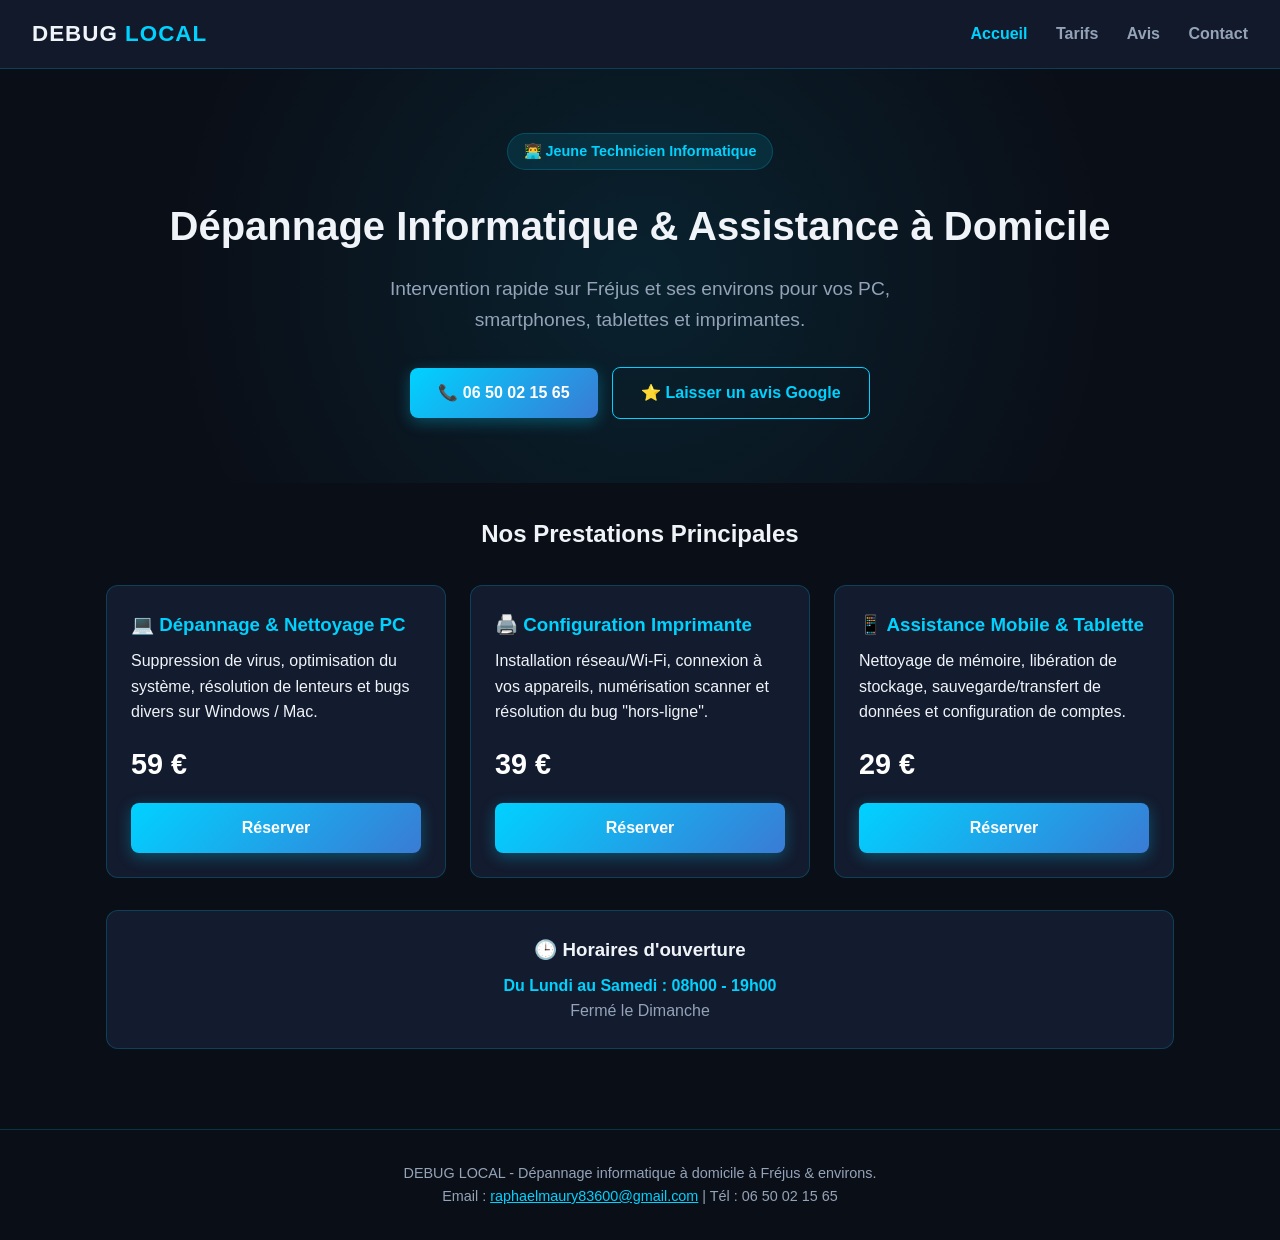
==== index.html @ b33a9e4f "Refactor index.html for new layout and styles" ====
<!DOCTYPE html>
<html lang="fr">
<head>
    <meta charset="UTF-8">
    <meta name="viewport" content="width=device-width, initial-scale=1.0">
    <title>DEBUG LOCAL - Dépannage Informatique Fréjus</title>
    <style>
        :root {
            --bg-dark: #0a0e17;
            --card-bg: #131b2e;
            --primary: #00d2ff;
            --accent: #3a7bd5;
            --text-main: #f0f4f8;
            --text-muted: #94a3b8;
            --border: rgba(0, 210, 255, 0.2);
        }

        * {
            box-sizing: border-box;
            margin: 0;
            padding: 0;
            font-family: 'Segoe UI', Tahoma, Geneva, Verdana, sans-serif;
        }

        body {
            background-color: var(--bg-dark);
            color: var(--text-main);
            line-height: 1.6;
        }

        header {
            background: rgba(19, 27, 46, 0.9);
            backdrop-filter: blur(10px);
            border-bottom: 1px solid var(--border);
            position: sticky;
            top: 0;
            z-index: 100;
            padding: 1rem 2rem;
            display: flex;
            justify-content: space-between;
            align-items: center;
        }

        .logo-container {
            display: flex;
            align-items: center;
            gap: 12px;
        }

        .logo-title {
            font-size: 1.4rem;
            font-weight: 800;
            letter-spacing: 1px;
            color: var(--text-main);
        }

        .logo-title span {
            color: var(--primary);
        }

        nav a {
            color: var(--text-muted);
            text-decoration: none;
            margin-left: 1.5rem;
            font-weight: 600;
            transition: color 0.3s;
        }

        nav a:hover, nav a.active {
            color: var(--primary);
        }

        .hero {
            text-align: center;
            padding: 4rem 1rem;
            background: radial-gradient(circle at center, rgba(0, 210, 255, 0.1) 0%, transparent 70%);
        }

        .hero h1 {
            font-size: 2.5rem;
            margin-bottom: 1rem;
        }

        .hero p {
            color: var(--text-muted);
            font-size: 1.2rem;
            max-width: 600px;
            margin: 0 auto 2rem auto;
        }

        .badge {
            display: inline-block;
            background: rgba(0, 210, 255, 0.1);
            color: var(--primary);
            border: 1px solid var(--border);
            padding: 6px 16px;
            border-radius: 20px;
            font-size: 0.9rem;
            margin-bottom: 1.5rem;
            font-weight: 600;
        }

        .btn {
            display: inline-block;
            background: linear-gradient(135deg, var(--primary), var(--accent));
            color: #fff;
            padding: 12px 28px;
            border-radius: 8px;
            text-decoration: none;
            font-weight: 700;
            box-shadow: 0 4px 15px rgba(0, 210, 255, 0.3);
            transition: transform 0.2s;
        }

        .btn:hover {
            transform: translateY(-2px);
        }

        .btn-outline {
            background: transparent;
            border: 1px solid var(--primary);
            color: var(--primary);
            margin-left: 10px;
            box-shadow: none;
        }

        .container {
            max-width: 1100px;
            margin: 0 auto;
            padding: 2rem 1rem;
        }

        .services-grid {
            display: grid;
            grid-template-columns: repeat(auto-fit, minmax(280px, 1fr));
            gap: 1.5rem;
            margin-top: 2rem;
        }

        .card {
            background: var(--card-bg);
            border: 1px solid var(--border);
            border-radius: 12px;
            padding: 1.5rem;
            transition: border-color 0.3s;
        }

        .card:hover {
            border-color: var(--primary);
        }

        .card h3 {
            margin-bottom: 0.5rem;
            color: var(--primary);
        }

        .price {
            font-size: 1.8rem;
            font-weight: 800;
            margin: 1rem 0;
            color: #fff;
        }

        .hours-box {
            background: var(--card-bg);
            border: 1px solid var(--border);
            border-radius: 12px;
            padding: 1.5rem;
            margin-top: 2rem;
            text-align: center;
        }

        footer {
            text-align: center;
            padding: 2rem;
            border-top: 1px solid var(--border);
            color: var(--text-muted);
            margin-top: 3rem;
            font-size: 0.9rem;
        }

        @media (max-width: 768px) {
            header {
                flex-direction: column;
                gap: 1rem;
            }
            nav a {
                margin: 0 0.5rem;
            }
            .hero h1 {
                font-size: 1.8rem;
            }
        }
    </style>
</head>
<body>

    <header>
        <div class="logo-container">
            <div class="logo-title">DEBUG <span>LOCAL</span></div>
        </div>
        <nav>
            <a href="index.html" class="active">Accueil</a>
            <a href="tarifs.html">Tarifs</a>
            <a href="avis.html">Avis</a>
            <a href="contact.html">Contact</a>
        </nav>
    </header>

    <section class="hero">
        <div class="badge">👨‍💻 Jeune Technicien Informatique</div>
        <h1>Dépannage Informatique & Assistance à Domicile</h1>
        <p>Intervention rapide sur Fréjus et ses environs pour vos PC, smartphones, tablettes et imprimantes.</p>
        <div>
            <a href="tel:0650021565" class="btn">📞 06 50 02 15 65</a>
            <a href="https://g.page/r/CWBxF0EmA5yxEBM/review" target="_blank" class="btn btn-outline">⭐ Laisser un avis Google</a>
        </div>
    </section>

    <div class="container">
        <h2 style="text-align: center; margin-bottom: 1rem;">Nos Prestations Principales</h2>
        
        <div class="services-grid">
            <div class="card">
                <h3>💻 Dépannage & Nettoyage PC</h3>
                <p>Suppression de virus, optimisation du système, résolution de lenteurs et bugs divers sur Windows / Mac.</p>
                <div class="price">59 €</div>
                <a href="tel:0650021565" class="btn" style="width: 100%; text-align: center;">Réserver</a>
            </div>

            <div class="card">
                <h3>🖨️ Configuration Imprimante</h3>
                <p>Installation réseau/Wi-Fi, connexion à vos appareils, numérisation scanner et résolution du bug "hors-ligne".</p>
                <div class="price">39 €</div>
                <a href="tel:0650021565" class="btn" style="width: 100%; text-align: center;">Réserver</a>
            </div>

            <div class="card">
                <h3>📱 Assistance Mobile & Tablette</h3>
                <p>Nettoyage de mémoire, libération de stockage, sauvegarde/transfert de données et configuration de comptes.</p>
                <div class="price">29 €</div>
                <a href="tel:0650021565" class="btn" style="width: 100%; text-align: center;">Réserver</a>
            </div>
        </div>

        <div class="hours-box">
            <h3>🕒 Horaires d'ouverture</h3>
            <p style="color: var(--primary); font-weight: 600; margin-top: 0.5rem;">Du Lundi au Samedi : 08h00 - 19h00</p>
            <p style="color: var(--text-muted);">Fermé le Dimanche</p>
        </div>
    </div>

    <footer>
        <p>DEBUG LOCAL - Dépannage informatique à domicile à Fréjus & environs.</p>
        <p>Email : <a href="mailto:raphaelmaury83600@gmail.com" style="color: var(--primary);">raphaelmaury83600@gmail.com</a> | Tél : 06 50 02 15 65</p>
    </footer>

</body>
</html>
</body>
</html>
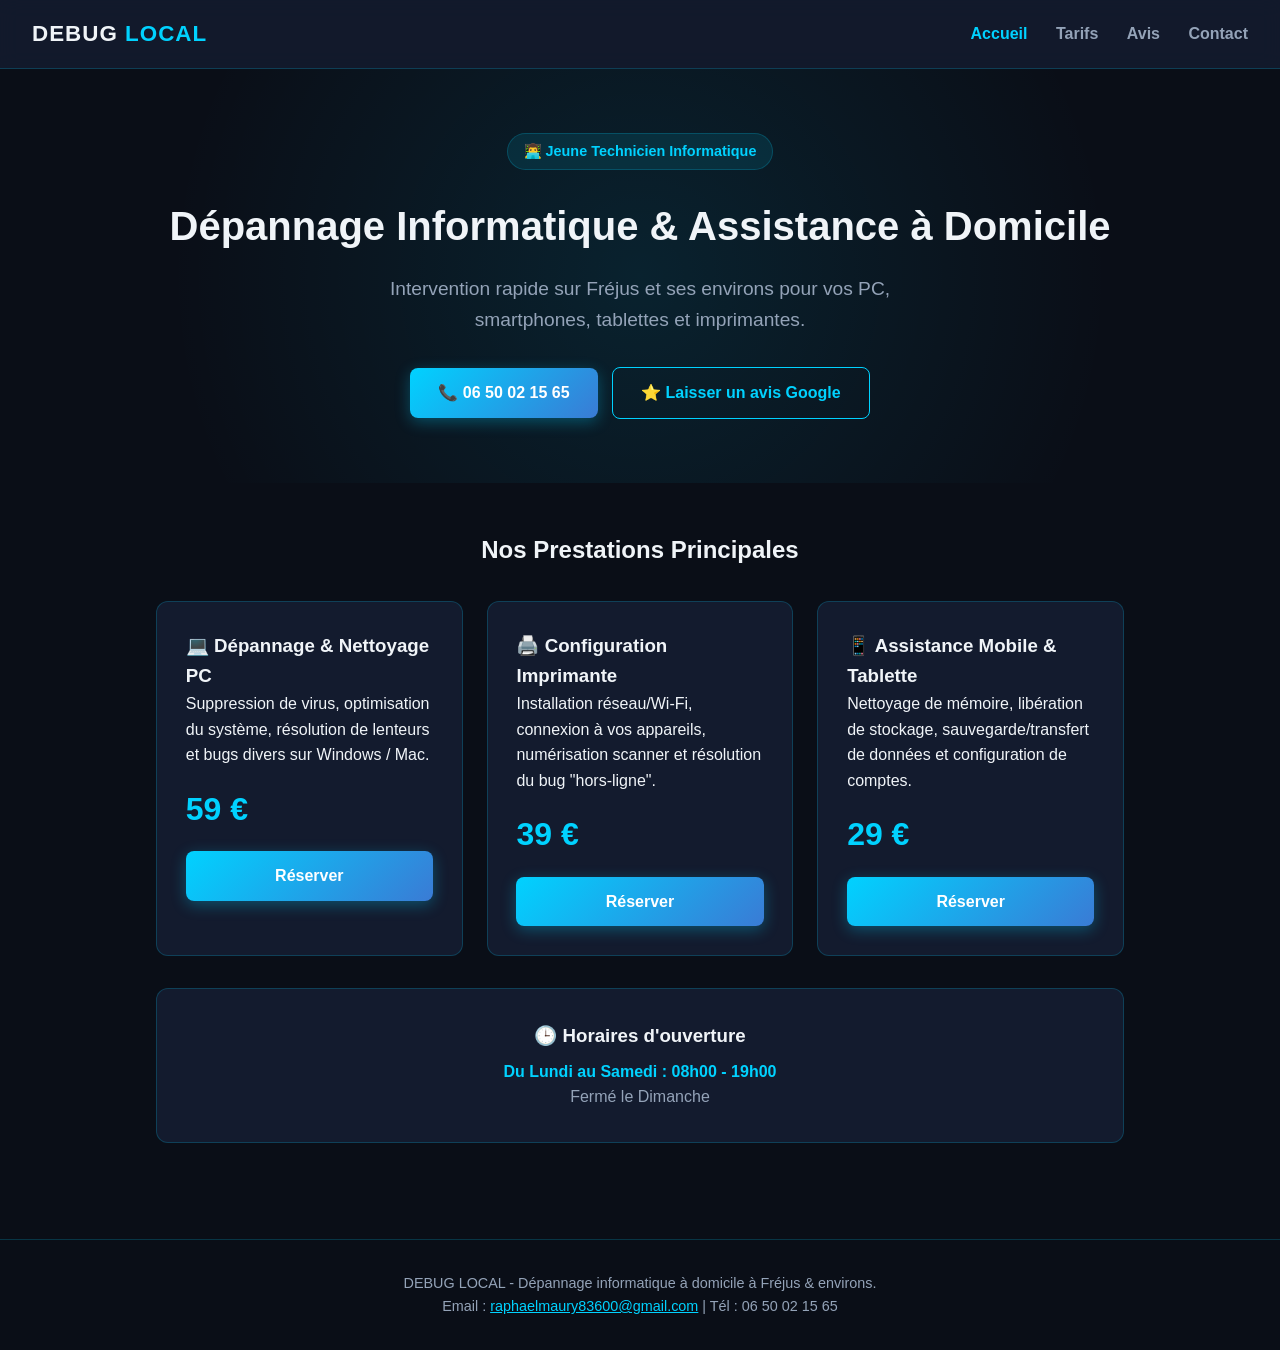
==== commit d4c5d186: "Refactor index.html to use external stylesheet Removed embedded CSS styles and linked to an external" ====
--- a/index.html
+++ b/index.html
@@ -4,194 +4,7 @@
     <meta charset="UTF-8">
     <meta name="viewport" content="width=device-width, initial-scale=1.0">
     <title>DEBUG LOCAL - Dépannage Informatique Fréjus</title>
-    <style>
-        :root {
-            --bg-dark: #0a0e17;
-            --card-bg: #131b2e;
-            --primary: #00d2ff;
-            --accent: #3a7bd5;
-            --text-main: #f0f4f8;
-            --text-muted: #94a3b8;
-            --border: rgba(0, 210, 255, 0.2);
-        }
-
-        * {
-            box-sizing: border-box;
-            margin: 0;
-            padding: 0;
-            font-family: 'Segoe UI', Tahoma, Geneva, Verdana, sans-serif;
-        }
-
-        body {
-            background-color: var(--bg-dark);
-            color: var(--text-main);
-            line-height: 1.6;
-        }
-
-        header {
-            background: rgba(19, 27, 46, 0.9);
-            backdrop-filter: blur(10px);
-            border-bottom: 1px solid var(--border);
-            position: sticky;
-            top: 0;
-            z-index: 100;
-            padding: 1rem 2rem;
-            display: flex;
-            justify-content: space-between;
-            align-items: center;
-        }
-
-        .logo-container {
-            display: flex;
-            align-items: center;
-            gap: 12px;
-        }
-
-        .logo-title {
-            font-size: 1.4rem;
-            font-weight: 800;
-            letter-spacing: 1px;
-            color: var(--text-main);
-        }
-
-        .logo-title span {
-            color: var(--primary);
-        }
-
-        nav a {
-            color: var(--text-muted);
-            text-decoration: none;
-            margin-left: 1.5rem;
-            font-weight: 600;
-            transition: color 0.3s;
-        }
-
-        nav a:hover, nav a.active {
-            color: var(--primary);
-        }
-
-        .hero {
-            text-align: center;
-            padding: 4rem 1rem;
-            background: radial-gradient(circle at center, rgba(0, 210, 255, 0.1) 0%, transparent 70%);
-        }
-
-        .hero h1 {
-            font-size: 2.5rem;
-            margin-bottom: 1rem;
-        }
-
-        .hero p {
-            color: var(--text-muted);
-            font-size: 1.2rem;
-            max-width: 600px;
-            margin: 0 auto 2rem auto;
-        }
-
-        .badge {
-            display: inline-block;
-            background: rgba(0, 210, 255, 0.1);
-            color: var(--primary);
-            border: 1px solid var(--border);
-            padding: 6px 16px;
-            border-radius: 20px;
-            font-size: 0.9rem;
-            margin-bottom: 1.5rem;
-            font-weight: 600;
-        }
-
-        .btn {
-            display: inline-block;
-            background: linear-gradient(135deg, var(--primary), var(--accent));
-            color: #fff;
-            padding: 12px 28px;
-            border-radius: 8px;
-            text-decoration: none;
-            font-weight: 700;
-            box-shadow: 0 4px 15px rgba(0, 210, 255, 0.3);
-            transition: transform 0.2s;
-        }
-
-        .btn:hover {
-            transform: translateY(-2px);
-        }
-
-        .btn-outline {
-            background: transparent;
-            border: 1px solid var(--primary);
-            color: var(--primary);
-            margin-left: 10px;
-            box-shadow: none;
-        }
-
-        .container {
-            max-width: 1100px;
-            margin: 0 auto;
-            padding: 2rem 1rem;
-        }
-
-        .services-grid {
-            display: grid;
-            grid-template-columns: repeat(auto-fit, minmax(280px, 1fr));
-            gap: 1.5rem;
-            margin-top: 2rem;
-        }
-
-        .card {
-            background: var(--card-bg);
-            border: 1px solid var(--border);
-            border-radius: 12px;
-            padding: 1.5rem;
-            transition: border-color 0.3s;
-        }
-
-        .card:hover {
-            border-color: var(--primary);
-        }
-
-        .card h3 {
-            margin-bottom: 0.5rem;
-            color: var(--primary);
-        }
-
-        .price {
-            font-size: 1.8rem;
-            font-weight: 800;
-            margin: 1rem 0;
-            color: #fff;
-        }
-
-        .hours-box {
-            background: var(--card-bg);
-            border: 1px solid var(--border);
-            border-radius: 12px;
-            padding: 1.5rem;
-            margin-top: 2rem;
-            text-align: center;
-        }
-
-        footer {
-            text-align: center;
-            padding: 2rem;
-            border-top: 1px solid var(--border);
-            color: var(--text-muted);
-            margin-top: 3rem;
-            font-size: 0.9rem;
-        }
-
-        @media (max-width: 768px) {
-            header {
-                flex-direction: column;
-                gap: 1rem;
-            }
-            nav a {
-                margin: 0 0.5rem;
-            }
-            .hero h1 {
-                font-size: 1.8rem;
-            }
-        }
-    </style>
+    <link rel="stylesheet" href="style.css">
 </head>
 <body>
 
@@ -213,7 +26,7 @@
         <p>Intervention rapide sur Fréjus et ses environs pour vos PC, smartphones, tablettes et imprimantes.</p>
         <div>
             <a href="tel:0650021565" class="btn">📞 06 50 02 15 65</a>
-            <a href="https://g.page/r/CWBxF0EmA5yxEBM/review" target="_blank" class="btn btn-outline">⭐ Laisser un avis Google</a>
+            <a href="https://search.google.com/local/writereview?placeid=ChIJeR1qQcHnWRIRYAQTQjYDzLE" target="_blank" class="btn btn-outline">⭐ Laisser un avis Google</a>
         </div>
     </section>
 
@@ -225,21 +38,21 @@
                 <h3>💻 Dépannage & Nettoyage PC</h3>
                 <p>Suppression de virus, optimisation du système, résolution de lenteurs et bugs divers sur Windows / Mac.</p>
                 <div class="price">59 €</div>
-                <a href="tel:0650021565" class="btn" style="width: 100%; text-align: center;">Réserver</a>
+                <a href="contact.html" class="btn" style="width: 100%; text-align: center; display: block;">Réserver</a>
             </div>
 
             <div class="card">
                 <h3>🖨️ Configuration Imprimante</h3>
                 <p>Installation réseau/Wi-Fi, connexion à vos appareils, numérisation scanner et résolution du bug "hors-ligne".</p>
                 <div class="price">39 €</div>
-                <a href="tel:0650021565" class="btn" style="width: 100%; text-align: center;">Réserver</a>
+                <a href="contact.html" class="btn" style="width: 100%; text-align: center; display: block;">Réserver</a>
             </div>
 
             <div class="card">
                 <h3>📱 Assistance Mobile & Tablette</h3>
                 <p>Nettoyage de mémoire, libération de stockage, sauvegarde/transfert de données et configuration de comptes.</p>
                 <div class="price">29 €</div>
-                <a href="tel:0650021565" class="btn" style="width: 100%; text-align: center;">Réserver</a>
+                <a href="contact.html" class="btn" style="width: 100%; text-align: center; display: block;">Réserver</a>
             </div>
         </div>
 
@@ -257,5 +70,3 @@
 
 </body>
 </html>
-</body>
-</html>
--- a/style.css
+++ b/style.css
@@ -0,0 +1,328 @@
+/* ==========================================
+   DEBUG LOCAL - Charte Graphique & Styles CSS
+   ========================================== */
+
+:root {
+    --bg-dark: #0a0e17;
+    --card-bg: #131b2e;
+    --primary: #00d2ff;
+    --accent: #3a7bd5;
+    --text-main: #f0f4f8;
+    --text-muted: #94a3b8;
+    --border: rgba(0, 210, 255, 0.2);
+    --star: #ffc107;
+}
+
+/* --- Reset & Base --- */
+* {
+    box-sizing: border-box;
+    margin: 0;
+    padding: 0;
+    font-family: 'Segoe UI', Tahoma, Geneva, Verdana, sans-serif;
+}
+
+body {
+    background-color: var(--bg-dark);
+    color: var(--text-main);
+    line-height: 1.6;
+}
+
+/* --- Header & Navigation --- */
+header {
+    background: rgba(19, 27, 46, 0.9);
+    backdrop-filter: blur(10px);
+    border-bottom: 1px solid var(--border);
+    position: sticky;
+    top: 0;
+    z-index: 100;
+    padding: 1rem 2rem;
+    display: flex;
+    justify-content: space-between;
+    align-items: center;
+}
+
+.logo-container {
+    display: flex;
+    align-items: center;
+    gap: 12px;
+}
+
+.logo-title {
+    font-size: 1.4rem;
+    font-weight: 800;
+    letter-spacing: 1px;
+    color: var(--text-main);
+}
+
+.logo-title span {
+    color: var(--primary);
+}
+
+nav a {
+    color: var(--text-muted);
+    text-decoration: none;
+    margin-left: 1.5rem;
+    font-weight: 600;
+    transition: color 0.3s;
+}
+
+nav a:hover, 
+nav a.active {
+    color: var(--primary);
+}
+
+/* --- Hero Section --- */
+.hero {
+    text-align: center;
+    padding: 4rem 1rem;
+    background: radial-gradient(circle at center, rgba(0, 210, 255, 0.1) 0%, transparent 70%);
+}
+
+.hero h1 {
+    font-size: 2.5rem;
+    margin-bottom: 1rem;
+}
+
+.hero p {
+    color: var(--text-muted);
+    font-size: 1.2rem;
+    max-width: 600px;
+    margin: 0 auto 2rem auto;
+}
+
+.badge {
+    display: inline-block;
+    background: rgba(0, 210, 255, 0.1);
+    color: var(--primary);
+    border: 1px solid var(--border);
+    padding: 6px 16px;
+    border-radius: 20px;
+    font-size: 0.9rem;
+    margin-bottom: 1.5rem;
+    font-weight: 600;
+}
+
+/* --- Boutons --- */
+.btn {
+    display: inline-block;
+    background: linear-gradient(135deg, var(--primary), var(--accent));
+    color: #fff;
+    padding: 12px 28px;
+    border-radius: 8px;
+    text-decoration: none;
+    font-weight: 700;
+    border: none;
+    cursor: pointer;
+    box-shadow: 0 4px 15px rgba(0, 210, 255, 0.3);
+    transition: transform 0.2s;
+}
+
+.btn:hover {
+    transform: translateY(-2px);
+}
+
+.btn-outline {
+    background: transparent;
+    border: 1px solid var(--primary);
+    color: var(--primary);
+    margin-left: 10px;
+    box-shadow: none;
+}
+
+/* --- Conteneur & Grilles --- */
+.container {
+    max-width: 1000px;
+    margin: 0 auto;
+    padding: 3rem 1rem;
+}
+
+.page-title {
+    text-align: center;
+    margin-bottom: 2.5rem;
+}
+
+.page-title h1 {
+    font-size: 2.2rem;
+    margin-bottom: 0.5rem;
+}
+
+.page-title p {
+    color: var(--text-muted);
+}
+
+/* --- Cartes de Tarifs & Services --- */
+.services-grid, 
+.pricing-grid, 
+.reviews-grid {
+    display: grid;
+    grid-template-columns: repeat(auto-fit, minmax(280px, 1fr));
+    gap: 1.5rem;
+    margin-top: 2rem;
+}
+
+.card, 
+.price-card, 
+.review-card, 
+.info-card, 
+.form-card {
+    background: var(--card-bg);
+    border: 1px solid var(--border);
+    border-radius: 12px;
+    padding: 1.8rem;
+    transition: border-color 0.3s, transform 0.2s;
+}
+
+.card:hover, 
+.price-card:hover {
+    border-color: var(--primary);
+    transform: translateY(-4px);
+}
+
+.price-card.featured {
+    border: 2px solid var(--primary);
+    box-shadow: 0 0 20px rgba(0, 210, 255, 0.15);
+    position: relative;
+}
+
+.featured-badge {
+    position: absolute;
+    top: -12px;
+    right: 20px;
+    background: var(--primary);
+    color: #000;
+    font-size: 0.75rem;
+    font-weight: 800;
+    padding: 4px 12px;
+    border-radius: 12px;
+    text-transform: uppercase;
+}
+
+.price, 
+.price-tag {
+    font-size: 2rem;
+    font-weight: 800;
+    margin: 1rem 0;
+    color: var(--primary);
+}
+
+.services-list {
+    list-style: none;
+    margin-bottom: 1.5rem;
+}
+
+.services-list li {
+    margin-bottom: 0.8rem;
+    color: var(--text-muted);
+    display: flex;
+    align-items: center;
+    gap: 8px;
+}
+
+.services-list li::before {
+    content: "✓";
+    color: var(--primary);
+    font-weight: bold;
+}
+
+/* --- Section Avis & Google --- */
+.callout-box, 
+.hours-box, 
+.guarantee-box {
+    background: var(--card-bg);
+    border: 1px solid var(--border);
+    border-radius: 12px;
+    padding: 2rem;
+    text-align: center;
+    margin-top: 2rem;
+}
+
+.stars {
+    color: var(--star);
+    font-size: 1.4rem;
+    margin: 0.5rem 0;
+}
+
+.review-header {
+    display: flex;
+    justify-content: space-between;
+    align-items: center;
+    margin-bottom: 0.5rem;
+}
+
+.author {
+    font-weight: 700;
+    color: var(--text-main);
+}
+
+.review-text {
+    color: var(--text-muted);
+    font-size: 0.95rem;
+    font-style: italic;
+}
+
+/* --- Formulaires (Page Contact) --- */
+.contact-grid {
+    display: grid;
+    grid-template-columns: 1fr 1fr;
+    gap: 2rem;
+}
+
+.form-group {
+    margin-bottom: 1.2rem;
+}
+
+.form-group label {
+    display: block;
+    margin-bottom: 0.4rem;
+    color: var(--text-muted);
+    font-size: 0.95rem;
+}
+
+.form-group input, 
+.form-group textarea, 
+.form-group select {
+    width: 100%;
+    padding: 10px 14px;
+    background: #0a0e17;
+    border: 1px solid var(--border);
+    border-radius: 6px;
+    color: var(--text-main);
+    font-size: 1rem;
+    outline: none;
+}
+
+.form-group input:focus, 
+.form-group textarea:focus, 
+.form-group select:focus {
+    border-color: var(--primary);
+}
+
+/* --- Footer --- */
+footer {
+    text-align: center;
+    padding: 2rem;
+    border-top: 1px solid var(--border);
+    color: var(--text-muted);
+    margin-top: 3rem;
+    font-size: 0.9rem;
+}
+
+/* --- Version Mobile (Responsive) --- */
+@media (max-width: 768px) {
+    header {
+        flex-direction: column;
+        gap: 1rem;
+    }
+
+    nav a {
+        margin: 0 0.5rem;
+    }
+
+    .hero h1 {
+        font-size: 1.8rem;
+    }
+
+    .contact-grid {
+        grid-template-columns: 1fr;
+    }
+}
